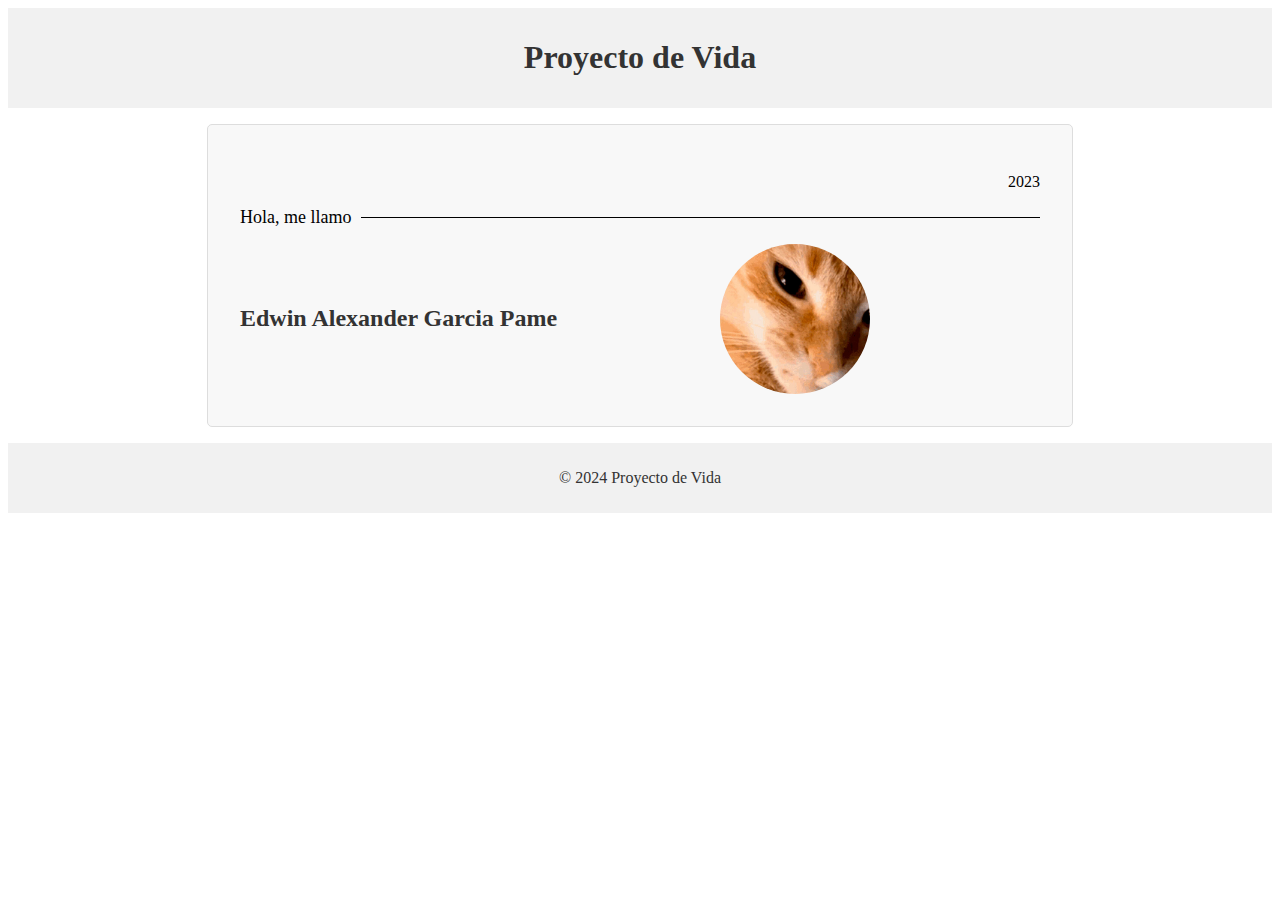
==== DIa2/index.html @ cbf0eb3a "feat: :construction: estructura de cv" ====
<!DOCTYPE html>
<html>
<head>
	<title>Advertencia de Finn el Humano</title>
	<link rel="stylesheet" type="text/css" href="styles.css">
</head>
<body>
	<header>
        <h1>Proyecto de Vida</h1>
    </header>
    <main>
        <div class="container">
            <section class="prueba">
                <p style="text-align: end;">2023</p>
                <p style="display: flex; align-items: center;" class="text">Hola, me llamo <span class="line"></span></p>
                <p></p>
            </section>
        </div>
        <div class="container2">
            <section class="prueba2">
            <div><h2>Edwin Alexander Garcia Pame</h2></div>
            <div style="width: 40%;"><div class="foto"></div></div>
            </section>
        </div>
    </main>

    <footer>
        <p>© 2024 Proyecto de Vida</p>
    </footer>
</body>
</html>
---- DIa2/styles.css ----
header, footer {
    background-color: #f1f1f1;
    padding: 10px;
    text-align: center;
    color: #333;
}

main {
    max-width: 800px;
    margin: 0 auto;
    padding: 2rem;
    background-color: #f8f8f8;
    border: 1px solid #ddd;
    border-radius: 5px;
    margin-top: 1rem;
    margin-bottom: 1rem;
}

h1, h2 {
    color: #333;
}

/* styles.css */

.container {
    display: flex;
    align-items: center; /* Centra verticalmente el texto y la línea */
}

.text {
    font-size: 18px;
    margin: 0; /* Espacio entre el texto y la línea */
}

.line {
    border-bottom: 1px solid #000; /* Línea horizontal */
    flex-grow: 1; /* La línea ocupa todo el espacio restante */
	margin: 0 0 0 10px;
}

.prueba {
	width: 100%;
}

.prueba2 {
	display: flex;
    justify-content: space-between;
    align-items: center;
}

.foto{
	border-radius: 50%;
    width: 150px;
    height: 150px;
	background-image: url(../DIa2/img/p.jpg);
	background-size: cover;
}
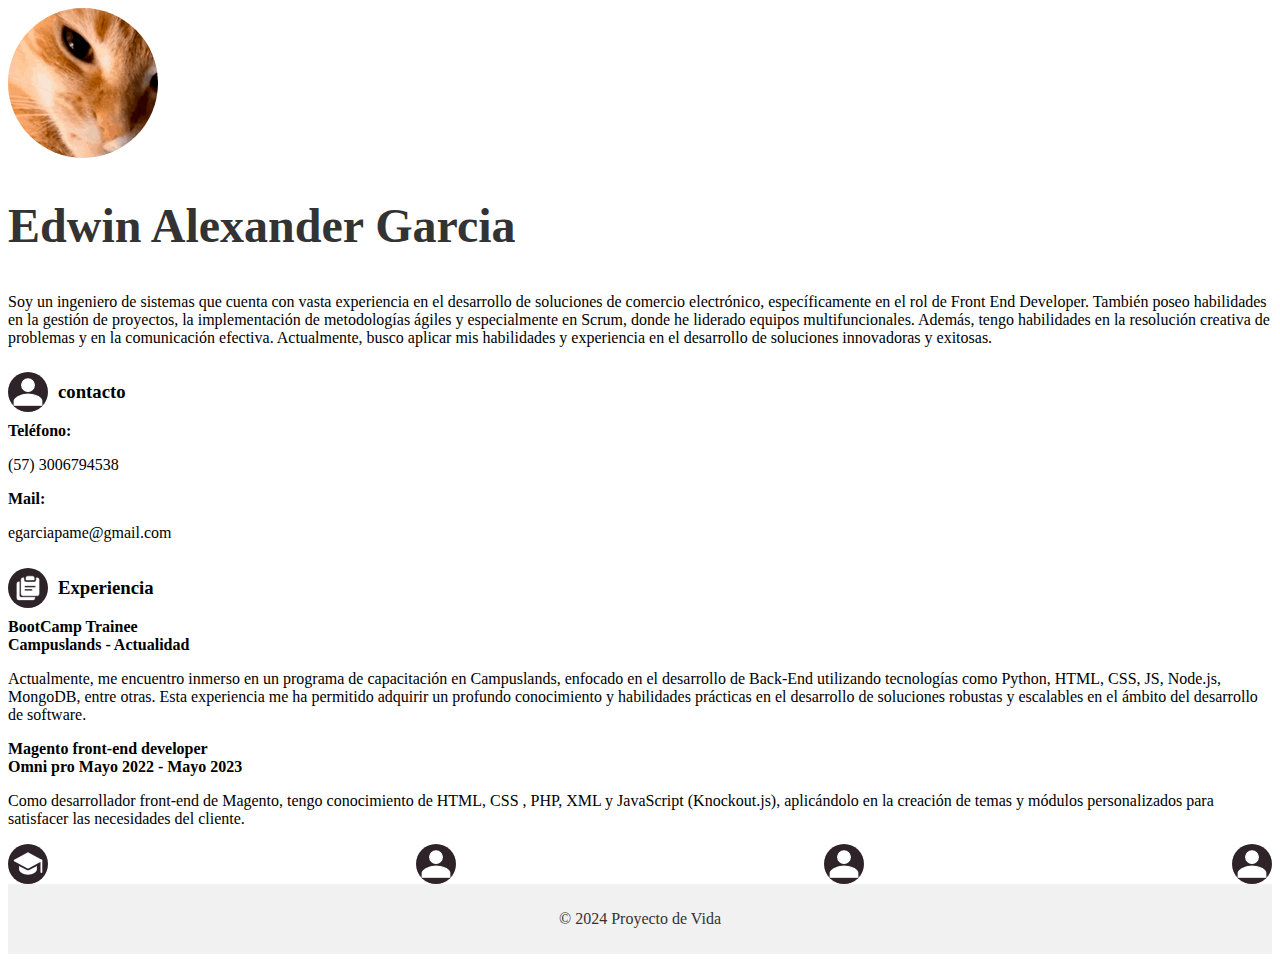
==== commit 982d6fc9: "feat: :construction: agregar estructura preliminar en HTML" ====
--- a/DIa2/index.html
+++ b/DIa2/index.html
@@ -1,25 +1,81 @@
 <!DOCTYPE html>
 <html>
+
 <head>
-	<title>Advertencia de Finn el Humano</title>
-	<link rel="stylesheet" type="text/css" href="styles.css">
+    <meta charset="UTF-8">
+    <meta name="viewport" content="width=device-width, initial-scale=1.0">
+    <title>CV EDWIN GARCIA</title>
+    <link rel="stylesheet" type="text/css" href="styles.css">
 </head>
-<body>
-	<header>
-        <h1>Proyecto de Vida</h1>
-    </header>
+
+<body class="body">
     <main>
         <div class="container">
-            <section class="prueba">
-                <p style="text-align: end;">2023</p>
-                <p style="display: flex; align-items: center;" class="text">Hola, me llamo <span class="line"></span></p>
-                <p></p>
-            </section>
-        </div>
-        <div class="container2">
             <section class="prueba2">
-            <div><h2>Edwin Alexander Garcia Pame</h2></div>
-            <div style="width: 40%;"><div class="foto"></div></div>
+                <div>
+                    <div class="foto"></div>
+                </div>
+                <div>
+                    <h2>Edwin Alexander Garcia</h2>
+                    <p>Soy un ingeniero de sistemas que cuenta con vasta experiencia en el desarrollo de soluciones de
+                        comercio electrónico, específicamente en el rol de Front End Developer. También poseo
+                        habilidades en la gestión de proyectos, la implementación de metodologías ágiles y especialmente
+                        en Scrum, donde he liderado equipos multifuncionales. Además, tengo habilidades en la resolución
+                        creativa de problemas y en la comunicación efectiva. Actualmente, busco aplicar mis habilidades
+                        y experiencia en el desarrollo de soluciones innovadoras y exitosas.</p>
+                </div>
+                <div class="datos">
+                    <div class="card">
+                        <div class="info">
+                            <div class="icon"></div>
+                            <h3>contacto</h3>
+                        </div>
+                        <div class="contact-info">
+                            <strong>Teléfono:</strong>
+                            <p>(57) 3006794538</p>
+                            <strong>Mail:</strong>
+                            <p>egarciapame@gmail.com</p>
+                          </div>
+                    </div>
+                    <div class="card">
+                        <div id="exp-info" class="info">
+                            <div class="icon"></div>
+                            <h3>Experiencia</h3>
+                        </div>
+                        <div class="expe-info">
+                            <strong>BootCamp Trainee </strong>
+                            <br>
+                            <strong>Campuslands - Actualidad </strong>
+                            <p>Actualmente, me encuentro inmerso en un programa de capacitación en Campuslands, enfocado en el desarrollo de Back-End utilizando tecnologías como Python, HTML, CSS, JS, Node.js, MongoDB, entre otras. Esta experiencia me ha permitido adquirir un profundo conocimiento y habilidades prácticas en el desarrollo de soluciones robustas y escalables en el ámbito del desarrollo de software.</p>
+                        </div>
+                        <div>
+                            <strong>Magento front-end developer</strong>
+                            <br>
+                            <strong>Omni pro Mayo 2022 - Mayo 2023</strong>
+                            <p>Como desarrollador front-end de Magento, tengo conocimiento de HTML, CSS , PHP,  XML y JavaScript (Knockout.js), aplicándolo en la creación de temas y módulos personalizados para satisfacer las necesidades del cliente.</p>
+                        </div>
+                    </div>
+                    <div class="card">
+                        <div id="edu-info" class="info">
+                            <div class="icon"></div>
+                        </div>
+                    </div>
+                    <div class="card">
+                        <div class="info">
+                            <div class="icon"></div>
+                        </div>
+                    </div>
+                    <div class="card">
+                        <div class="info">
+                            <div class="icon"></div>
+                        </div>
+                    </div>
+                    <div class="card">
+                        <div class="info">
+                            <div class="icon"></div>
+                        </div>
+                    </div>
+                </div>
             </section>
         </div>
     </main>
@@ -28,4 +84,5 @@
         <p>© 2024 Proyecto de Vida</p>
     </footer>
 </body>
+
 </html>--- a/DIa2/styles.css
+++ b/DIa2/styles.css
@@ -1,3 +1,10 @@
+/* Variables */
+:root {
+    --imagen-tamaño: 150px;
+    --icon-url: url(../DIa2/img/svg/person-svgrepo-com.svg);
+  }
+
+/* Estilos common */
 header, footer {
     background-color: #f1f1f1;
     padding: 10px;
@@ -5,53 +12,85 @@
     color: #333;
 }
 
-main {
-    max-width: 800px;
-    margin: 0 auto;
-    padding: 2rem;
-    background-color: #f8f8f8;
-    border: 1px solid #ddd;
-    border-radius: 5px;
-    margin-top: 1rem;
-    margin-bottom: 1rem;
+h1, h2 {
+    color: #333;
+    font-size: xxx-large;
 }
 
-h1, h2 {
-    color: #333;
-}
-
-/* styles.css */
 
 .container {
     display: flex;
-    align-items: center; /* Centra verticalmente el texto y la línea */
+    align-items: center;
 }
 
 .text {
     font-size: 18px;
-    margin: 0; /* Espacio entre el texto y la línea */
+    margin: 0;
 }
 
-.line {
-    border-bottom: 1px solid #000; /* Línea horizontal */
-    flex-grow: 1; /* La línea ocupa todo el espacio restante */
-	margin: 0 0 0 10px;
+
+.foto {
+    border-radius: 50%;
+    width: var(--imagen-tamaño);
+    height: var(--imagen-tamaño);
+    background-image: url(../DIa2/img/p.jpg);
+    background-size: cover;
 }
 
-.prueba {
-	width: 100%;
+.icon {
+    border-radius: 50%;
+    background: #2E2328 var(--icon-url) no-repeat center/cover;
+    width: 40px;
+    height: 40px;
 }
 
-.prueba2 {
-	display: flex;
-    justify-content: space-between;
+.info{
+    display: flex;
     align-items: center;
+
+    h3 {
+        margin-left: 10px;
+    }
 }
 
-.foto{
-	border-radius: 50%;
-    width: 150px;
-    height: 150px;
-	background-image: url(../DIa2/img/p.jpg);
-	background-size: cover;
+.datos {
+    display: flex;
+    flex-wrap: wrap;
+    justify-content: space-between;
+}
+
+#exp-info{
+    .icon{
+        --icon-url: url(../DIa2/img/svg/work-svgrepo-com.svg);
+    }
+}
+#edu-info{
+        --icon-url: url(../DIa2/img/svg/education-cap-svgrepo-com.svg);
+
+}
+
+/* Estilos mobil */
+@media only screen and (max-width: 768px) {
+    main {
+
+        margin: 0 auto;
+        padding: 2rem;
+        background-color: #f8f8f8;
+        border: 1px solid #ddd;
+        border-radius: 5px;
+    }
+    .body {
+        width: 100%;
+        margin: 0;
+    }
+
+    .foto {
+        --imagen-tamaño: 200px;
+        margin: auto;
+    }
+}
+
+/* Estilos desktop */
+@media only screen and (min-width: 768px) {
+
 }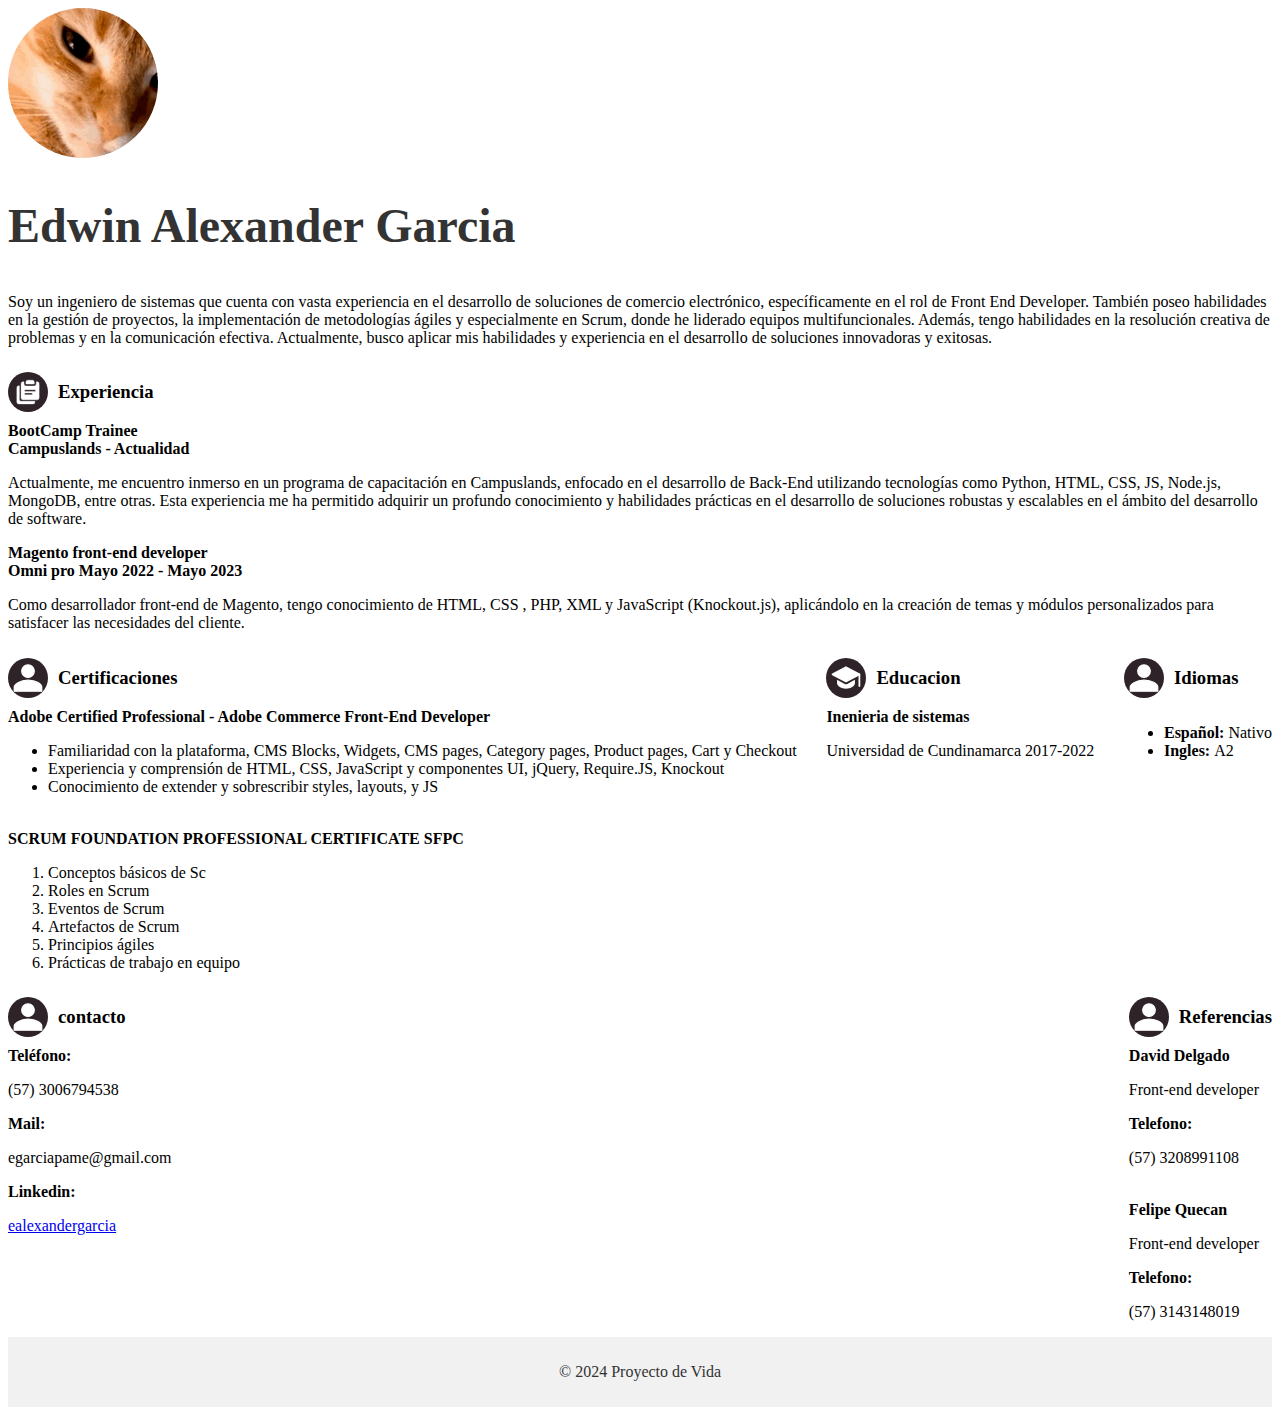
==== commit b2e1951a: "feat: agregar estructura preliminar en HTML" ====
--- a/DIa2/index.html
+++ b/DIa2/index.html
@@ -26,18 +26,6 @@
                 </div>
                 <div class="datos">
                     <div class="card">
-                        <div class="info">
-                            <div class="icon"></div>
-                            <h3>contacto</h3>
-                        </div>
-                        <div class="contact-info">
-                            <strong>Teléfono:</strong>
-                            <p>(57) 3006794538</p>
-                            <strong>Mail:</strong>
-                            <p>egarciapame@gmail.com</p>
-                          </div>
-                    </div>
-                    <div class="card">
                         <div id="exp-info" class="info">
                             <div class="icon"></div>
                             <h3>Experiencia</h3>
@@ -56,23 +44,84 @@
                         </div>
                     </div>
                     <div class="card">
+                        <div id="curs-info" class="info">
+                            <div class="icon"></div>
+                            <h3>Certificaciones</h3>    
+                        </div>
+                        <div>
+                            <strong>Adobe Certified Professional - Adobe Commerce Front-End Developer</strong>
+                            <br>
+                            <ul>
+                                <li>Familiaridad con la plataforma, CMS Blocks, Widgets, CMS pages, Category pages, Product pages, Cart y Checkout</li>
+                                <li>Experiencia y comprensión de HTML, CSS, JavaScript y componentes UI, jQuery, Require.JS, Knockout</li>
+                                <li>Conocimiento de extender y sobrescribir styles, layouts, y JS</li>
+                            </ul>
+                            <br>
+                            <strong>SCRUM FOUNDATION PROFESSIONAL CERTIFICATE SFPC</strong>
+                            <ol>
+                                <li>Conceptos básicos de Sc</li>
+                                <li>Roles en Scrum</li>
+                                <li>Eventos de Scrum</li>
+                                <li>Artefactos de Scrum</li>
+                                <li>Principios ágiles</li>
+                                <li>Prácticas de trabajo en equipo</li>
+                            </ol>
+                        </div>
+                    </div>
+                    <div class="card">
                         <div id="edu-info" class="info">
                             <div class="icon"></div>
+                            <h3>Educacion</h3>    
+                        </div>
+                        <div>
+                            <strong>Inenieria de sistemas</strong>
+                            <br>
+                            <p>Universidad de Cundinamarca 2017-2022</p>
+                        </div>
+                    </div>
+                    <div class="card">
+                        <div id="leng-info" class="info">
+                            <div class="icon"></div>
+                            <h3>Idiomas</h3>    
+                        </div>
+                        <div>
+                            <ul>
+                                <li><Strong>Español: </Strong>Nativo</li>
+                                <li><Strong>Ingles: </Strong>A2</li>
+                            </ul>
                         </div>
                     </div>
                     <div class="card">
                         <div class="info">
                             <div class="icon"></div>
+                            <h3>contacto</h3>
                         </div>
+                        <div>
+                            <strong>Teléfono:</strong>
+                            <p>(57) 3006794538</p>
+                            <strong>Mail:</strong>
+                            <p>egarciapame@gmail.com</p>
+                            <strong>Linkedin:</strong>
+                            <p><a href="https://www.linkedin.com/in/ealexandergarcia/">ealexandergarcia</a></p>
+                          </div>
                     </div>
+                    
+                    
                     <div class="card">
-                        <div class="info">
+                        <div id="ref-info" class="info">
                             <div class="icon"></div>
+                            <h3>Referencias</h3>
                         </div>
-                    </div>
-                    <div class="card">
-                        <div class="info">
-                            <div class="icon"></div>
+                        <div>
+                            <strong>David Delgado</strong>
+                            <p>Front-end developer</p>
+                            <strong>Telefono:</strong>
+                            <p>(57) 3208991108 </p>
+                            <br>
+                            <strong>Felipe Quecan</strong>
+                            <p>Front-end developer</p>
+                            <strong>Telefono:</strong>
+                            <p>(57) 3143148019 </p>
                         </div>
                     </div>
                 </div>
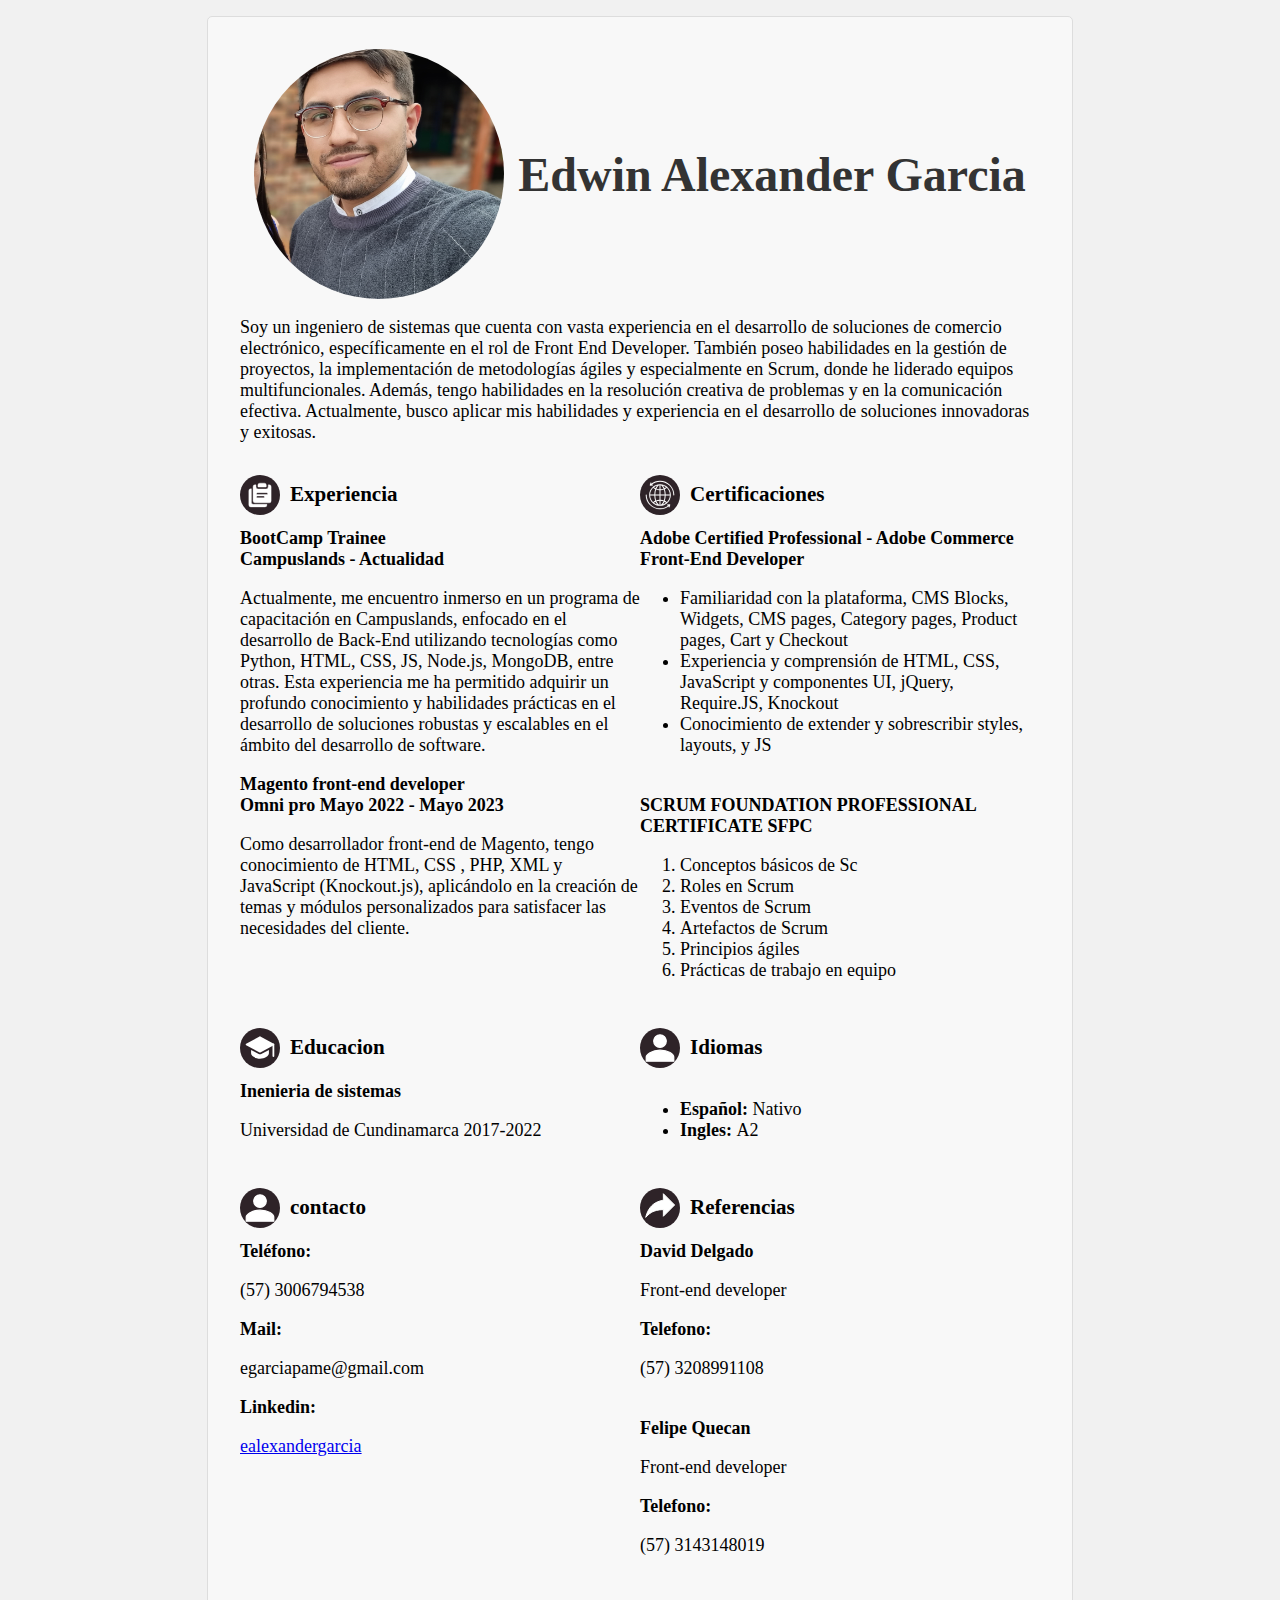
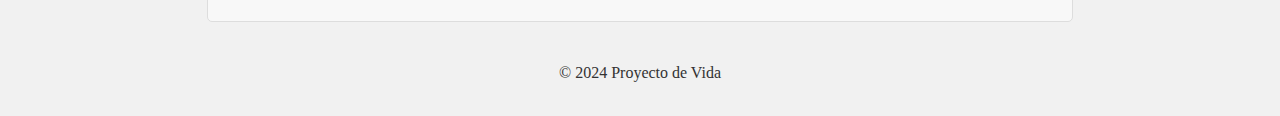
==== commit 5b3e0772: "fix: estructura preliminar en HTML" ====
--- a/DIa2/index.html
+++ b/DIa2/index.html
@@ -12,11 +12,11 @@
     <main>
         <div class="container">
             <section class="prueba2">
-                <div>
+                <div class="card-foto-nombre">
                     <div class="foto"></div>
+                    <h2>Edwin Alexander Garcia</h2> 
                 </div>
                 <div>
-                    <h2>Edwin Alexander Garcia</h2>
                     <p>Soy un ingeniero de sistemas que cuenta con vasta experiencia en el desarrollo de soluciones de
                         comercio electrónico, específicamente en el rol de Front End Developer. También poseo
                         habilidades en la gestión de proyectos, la implementación de metodologías ágiles y especialmente
--- a/DIa2/styles.css
+++ b/DIa2/styles.css
@@ -1,6 +1,6 @@
 /* Variables */
 :root {
-    --imagen-tamaño: 150px;
+    --imagen-tamaño: 250px;
     --icon-url: url(../DIa2/img/svg/person-svgrepo-com.svg);
   }
 
@@ -12,6 +12,9 @@
     color: #333;
 }
 
+body{
+    background: rgb(241, 241, 241);
+}
 h1, h2 {
     color: #333;
     font-size: xxx-large;
@@ -33,7 +36,7 @@
     border-radius: 50%;
     width: var(--imagen-tamaño);
     height: var(--imagen-tamaño);
-    background-image: url(../DIa2/img/p.jpg);
+    background-image: url(../DIa2/img/as.jpg);
     background-size: cover;
 }
 
@@ -60,13 +63,21 @@
 }
 
 #exp-info{
-    .icon{
-        --icon-url: url(../DIa2/img/svg/work-svgrepo-com.svg);
-    }
+    --icon-url: url(../DIa2/img/svg/work-svgrepo-com.svg);
 }
 #edu-info{
-        --icon-url: url(../DIa2/img/svg/education-cap-svgrepo-com.svg);
+    --icon-url: url(../DIa2/img/svg/education-cap-svgrepo-com.svg);
+    
+}
+#curs-info{
+    --icon-url: url(../DIa2/img/svg/world-svgrepo-com.svg);
+}
+#ref-info{
+    --icon-url: url(../DIa2/img/svg/share-arrow-solid-svgrepo-com.svg);
+}
 
+.card {
+    margin-bottom: 15px;
 }
 
 /* Estilos mobil */
@@ -79,6 +90,10 @@
         border: 1px solid #ddd;
         border-radius: 5px;
     }
+
+    h2 {
+        text-align: center;
+    }
     .body {
         width: 100%;
         margin: 0;
@@ -88,9 +103,35 @@
         --imagen-tamaño: 200px;
         margin: auto;
     }
+    .card {
+        width: 100%;
+    }
 }
 
 /* Estilos desktop */
-@media only screen and (min-width: 768px) {
+@media only screen and (min-width: 769px) {
+    .card {
+        width: 50%;
+    }
 
+    .card-foto-nombre {
+        display: flex;
+        align-items: center;
+        justify-content: space-evenly;
+    }
+
+    main {
+        max-width: 800px;
+        margin: 0 auto;
+        padding: 2rem;
+        background-color: #f8f8f8;
+        border: 1px solid #ddd;
+        border-radius: 5px;
+        margin-top: 1rem;
+        margin-bottom: 1rem;
+    }
+
+    .container {
+        font-size: large;
+    }
 }